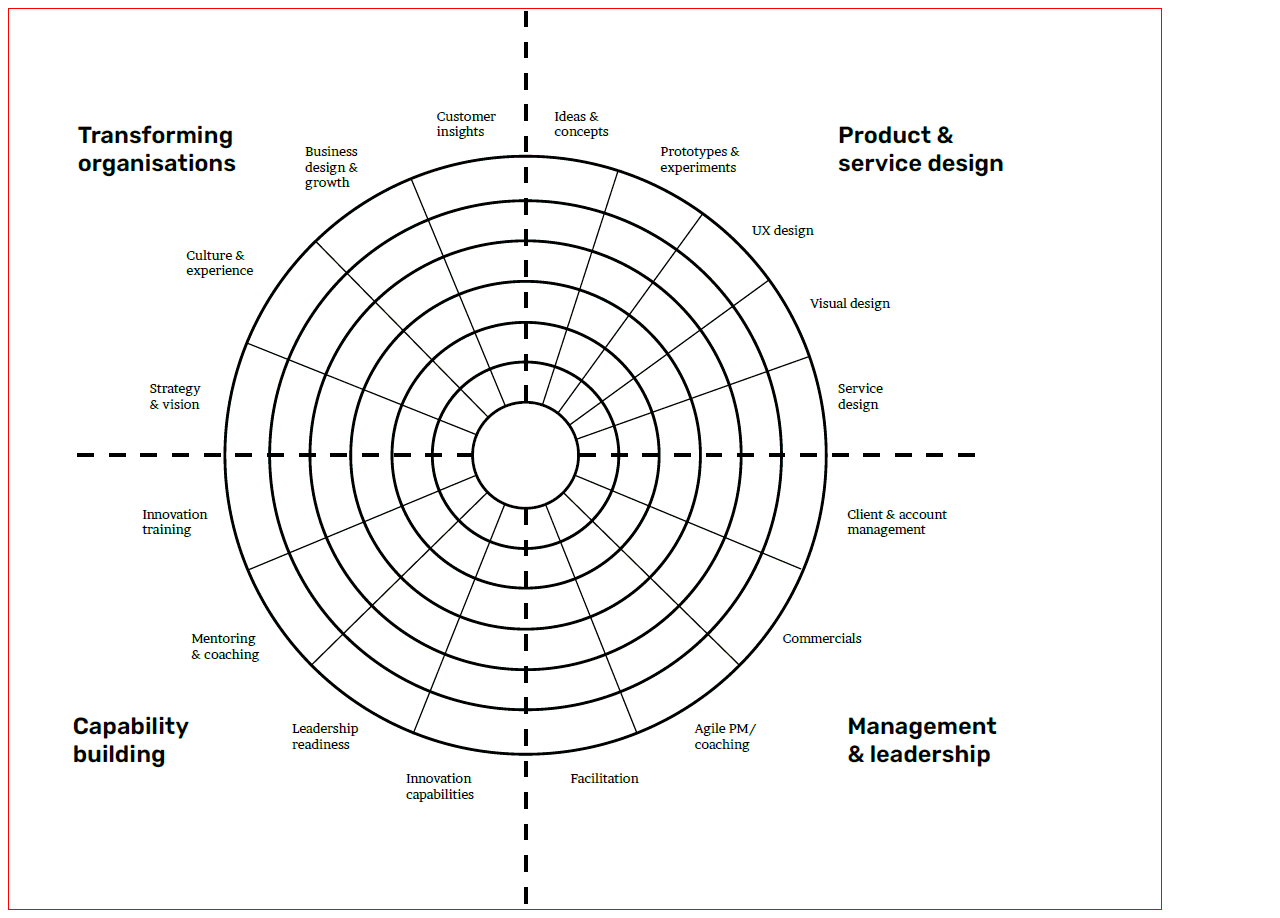
==== svg_test.html @ fdf85e3c "Add files via upload" ====
<html>
<head>
		<link type="text/css" href="/css/styles.css" rel="stylesheet" />
</head>
<body>

<!-- <svg viewBox="0 0 1152 900"> -->
<!-- 		<polygon class="svg_hide" points="801,348,816,444,774,442,759,363"></polygon> -->
	
	
<!-- 		<polygon class="svg_hide" points="402,169,418,210,334,260,306,231"></polygon> -->
	
<!-- 		<polygon class="svg_hide" points="419,209,517,188,517,228,434,246"></polygon> -->
<!-- 		<polygon class="svg_hide" points="402,168,517,144,517,188,418,209"></polygon> -->
<!-- 	</svg> -->
<img src='compass_trans.png' id='test' alt='test' usemap="#testmap" style="border: 1px solid red;">
<div style="width:1152px;">
		<!-- q1 -->
		<svg viewBox="0 0 1152 900" id="svg_compass">

	<!-- quadrant 1, top right -->
	    	    <polygon class="svg_hide q1" id="svg_s1-1" points="517,389,515,350,543,356,535,393" />
			    <polygon class="svg_hide q1" id="svg_s1-2" points="517,311,556,317,543,356,515,350" />
			    <polygon class="svg_hide q1" id="svg_s1-3" points="517,271,568,279,558,316,515,307" />
			    <polygon class="svg_hide q1" id="svg_s1-4" points="517,229,582,240,568,278,519,268" />
			    <polygon class="svg_hide q1" id="svg_s1-5" points="517,190,592,197,582,237,517,225" />
			    <polygon class="svg_hide q1" id="svg_s1-6" points="517,146,607,160,592,197,517,190" />
	    
				<polygon class="svg_hide q1" id="svg_s2-1" points="551,401,573,371,547,357,534,393" />
			    <polygon class="svg_hide q1" id="svg_s2-2" points="559,319,594,337,573,367,547,354" />
			    <polygon class="svg_hide q1" id="svg_s2-3" points="570,280,618,304,596,337,559,317" />
			    <polygon class="svg_hide q1" id="svg_s2-4" points="586,241,643,270,622,299,572,275" />
			    <polygon class="svg_hide q1" id="svg_s2-5" points="597,206,667,237,643,274,586,237" />
			    <polygon class="svg_hide q1" id="svg_s2-6" points="610,162,691,204,667,236,596,201" />
		
			    <polygon class="svg_hide q1" id="svg_s3-1" points="573,371,594,391,561,417,550,404" />
			    <polygon class="svg_hide q1" id="svg_s3-2" points="595,339,625,368,594,391,573,371" />
			    <polygon class="svg_hide q1" id="svg_s3-3" points="618,306,659,345,626,366,597,337" />
			    <polygon class="svg_hide q1" id="svg_s3-4" points="644,276,691,320,660,341,621,304" />
			    <polygon class="svg_hide q1" id="svg_s3-5" points="667,240,725,297,692,321,644,271" />
			    <polygon class="svg_hide q1" id="svg_s3-6" points="694,209,759,270,725,293,667,238" />
		    
			    <polygon class="svg_hide q1" id="svg_s4-1" points="594,393,606,417,568,431,560,417" />
			    <polygon class="svg_hide q1" id="svg_s4-2" points="625,369,644,405,607,416,593,392" />
			    <polygon class="svg_hide q1" id="svg_s4-3" points="659,346,682,387,646,405,627,369" />
			    <polygon class="svg_hide q1" id="svg_s4-4" points="691,321,719,374,686,390,661,345" />
			    <polygon class="svg_hide q1" id="svg_s4-5" points="725,299,758,363,720,376,695,321" />
			    <polygon class="svg_hide q1" id="svg_s4-6" points="762,270,801,346,761,363,724,298" />

			    <polygon class="svg_hide q1" id="svg_s5-1" points="606,418,609,444,572,445,567,432" />
			    <polygon class="svg_hide q1" id="svg_s5-2" points="643,404,649,443,609,443,607,417" />
			    <polygon class="svg_hide q1" id="svg_s5-3" points="683,391,691,444,651,444,644,402" />
			    <polygon class="svg_hide q1" id="svg_s5-4" points="722,377,732,444,691,442,683,388" />
			    <polygon class="svg_hide q1" id="svg_s5-5" points="759,362,772,443,733,444,720,375" />
			    <polygon class="svg_hide q1" id="svg_s5-6" points="801,348,816,444,774,442,759,363" />
			    
	<!-- quadrant 2, bottom right -->
		        <polygon class="svg_hide q2" id="svg_s6-1" points="570,445,610,445,604,481,567,466" />
			    <polygon class="svg_hide q2" id="svg_s6-2" points="612,447,649,445,641,494,604,482" />
			    <polygon class="svg_hide q2" id="svg_s6-3" points="649,446,690,446,678,512,641,495" />
			    <polygon class="svg_hide q2" id="svg_s6-4" points="691,445,732,445,716,528,678,508" />
			    <polygon class="svg_hide q2" id="svg_s6-5" points="732,445,772,445,753,544,717,529" />
			    <polygon class="svg_hide q2" id="svg_s6-6" points="774,447,817,445,795,558,754,542" />
    
		        <polygon class="svg_hide q2" id="svg_s7-1" points="565,467,602,480,583,510,557,484" />
			    <polygon class="svg_hide q2" id="svg_s7-2" points="604,482,640,496,610,538,583,512" />
			    <polygon class="svg_hide q2" id="svg_s7-3" points="641,496,678,512,641,567,610,538" />
			    <polygon class="svg_hide q2" id="svg_s7-4" points="678,512,714,528,669,596,641,568" />
			    <polygon class="svg_hide q2" id="svg_s7-5" points="714,527,754,543,701,626,670,596" />
			    <polygon class="svg_hide q2" id="svg_s7-6" points="754,546,792,560,732,660,698,626" />
		    
			    <polygon class="svg_hide q2" id="svg_s8-1" points="554,484,583,512,551,531,538,495" />
			    <polygon class="svg_hide q2" id="svg_s8-2" points="584,512,610,539,567,570,552,534" />
			    <polygon class="svg_hide q2" id="svg_s8-3" points="610,541,641,570,583,609,567,570" />
			    <polygon class="svg_hide q2" id="svg_s8-4" points="641,571,669,596,597,645,583,609" />
			    <polygon class="svg_hide q2" id="svg_s8-5" points="670,597,698,626,612,683,597,646" />
			    <polygon class="svg_hide q2" id="svg_s8-6" points="699,627,730,658,628,724,612,684" />

			    <polygon class="svg_hide q2" id="svg_s9-1" points="515,500,536,495,551,533,517,541" />
			    <polygon class="svg_hide q2" id="svg_s9-2" points="551,534,567,570,517,578,517,539" />
			    <polygon class="svg_hide q2" id="svg_s9-3" points="567,571,581,609,517,622,517,579" />
			    <polygon class="svg_hide q2" id="svg_s9-4" points="581,609,596,644,517,660,515,622" />
			    <polygon class="svg_hide q2" id="svg_s9-5" points="596,644,610,683,517,699,517,660" />
			    <polygon class="svg_hide q2" id="svg_s9-6" points="610,683,627,724,517,748,517,701" />
		
		<!-- quadrant 3 bottom/left -->
				<polygon class="svg_hide q3" id="svg_s10-1" points="496,495,517,500,517,539,481,532" />
			    <polygon class="svg_hide q3" id="svg_s10-2" points="481,531,517,539,515,576,466,568" />
			    <polygon class="svg_hide q3" id="svg_s10-3" points="515,579,517,618,452,609,466,571" />
			    <polygon class="svg_hide q3" id="svg_s10-4" points="450,609,515,619,515,661,436,647" />
			    <polygon class="svg_hide q3" id="svg_s10-5" points="434,647,513,661,515,700,421,684" />
			    <polygon class="svg_hide q3" id="svg_s10-6" points="421,686,513,701,517,746,405,725" />
		    
			    <polygon class="svg_hide q3" id="svg_s11-1" points="478,482,496,495,481,531,449,512" />
			    <polygon class="svg_hide q3" id="svg_s11-2" points="449,512,481,533,466,568,421,539" />
			    <polygon class="svg_hide q3" id="svg_s11-3" points="419,541,466,568,450,607,392,568" />
			    <polygon class="svg_hide q3" id="svg_s11-4" points="392,569,450,606,436,647,361,598" />
			    <polygon class="svg_hide q3" id="svg_s11-5" points="363,597,434,646,421,683,335,626" />
			    <polygon class="svg_hide q3" id="svg_s11-6" points="334,627,421,684,403,723,303,658" />
		    
			    <polygon class="svg_hide q3" id="svg_s12-1" points="466,465,478,483,450,512,429,482" />
			    <polygon class="svg_hide q3" id="svg_s12-2" points="430,483,451,511,421,538,394,498" />
			    <polygon class="svg_hide q3" id="svg_s12-3" points="392,497,421,541,394,568,355,513" />
			    <polygon class="svg_hide q3" id="svg_s12-4" points="353,513,390,567,363,596,316,529" />
			    <polygon class="svg_hide q3" id="svg_s12-5" points="314,529,361,596,334,625,280,544" />
			    <polygon class="svg_hide q3" id="svg_s12-6" points="279,544,332,626,303,657,237,562" />
		    
			    <polygon class="svg_hide q3" id="svg_s13-1" points="463,446,465,465,431,482,421,446" />
			    <polygon class="svg_hide q3" id="svg_s13-2" points="419,446,428,482,394,498,382,446" />
			    <polygon class="svg_hide q3" id="svg_s13-3" points="381,446,390,496,353,514,340,446" />
			    <polygon class="svg_hide q3" id="svg_s13-4" points="339,445,352,513,318,529,300,447" />
			    <polygon class="svg_hide q3" id="svg_s13-5" points="298,445,318,528,280,544,259,445" />
			    <polygon class="svg_hide q3" id="svg_s13-6" points="258,445,280,544,240,562,214,447" />	    
		
		<!-- q4 -->
		        <polygon class="svg_hide q4" id="svg_s14-1" points="429,410,468,427,463,446,423,444" />
			    <polygon class="svg_hide q4" id="svg_s14-2" points="392,395,428,410,421,444,382,444" />
			    <polygon class="svg_hide q4" id="svg_s14-3" points="355,382,389,393,381,445,342,445" />
			    <polygon class="svg_hide q4" id="svg_s14-4" points="316,366,353,380,339,444,298,444" />
			    <polygon class="svg_hide q4" id="svg_s14-5" points="279,350,316,364,295,444,259,445" />
			    <polygon class="svg_hide q4" id="svg_s14-6" points="238,334,277,350,256,443,216,443" />

			    <polygon class="svg_hide q4" id="svg_s15-1" points="450,379,479,406,466,424,429,410" />
			    <polygon class="svg_hide q4" id="svg_s15-2" points="423,350,449,376,431,410,392,394" />
			    <polygon class="svg_hide q4" id="svg_s15-3" points="394,320,423,349,390,394,353,378" />
			    <polygon class="svg_hide q4" id="svg_s15-4" points="364,291,394,321,352,379,316,364" />
			    <polygon class="svg_hide q4" id="svg_s15-5" points="337,264,364,290,316,366,279,350" />
			    <polygon class="svg_hide q4" id="svg_s15-6" points="305,231,337,261,277,350,238,333" />

			    <polygon class="svg_hide q4" id="svg_s16-1" points="481,361,496,395,478,406,452,379" />
			    <polygon class="svg_hide q4" id="svg_s16-2" points="465,324,479,359,449,377,423,351" />
			    <polygon class="svg_hide q4" id="svg_s16-3" points="449,286,465,323,421,350,395,321" />
			    <polygon class="svg_hide q4" id="svg_s16-4" points="436,247,449,284,394,321,366,294" />
			    <polygon class="svg_hide q4" id="svg_s16-5" points="418,210,434,247,364,291,337,261" />
			    <polygon class="svg_hide q4" id="svg_s16-6" points="402,169,418,210,334,260,306,231" />

			    <polygon class="svg_hide q4" id="svg_s17-1" points="481,360,515,350,517,393,496,396" />
			    <polygon class="svg_hide q4" id="svg_s17-2" points="466,324,517,311,517,351,481,358" />
			    <polygon class="svg_hide q4" id="svg_s17-3" points="450,284,517,270,515,310,465,323" />
			    <polygon class="svg_hide q4" id="svg_s17-4" points="434,245,515,229,517,268,450,281" />
			    <polygon class="svg_hide q4" id="svg_s17-5" points="419,209,517,188,517,228,434,246" />
			    <polygon class="svg_hide q4" id="svg_s17-6" points="402,168,517,144,517,188,418,209" />  

		</svg>
	</div>
	
	
		<map name="testmap">
		
		<!-- GOING CLOCKWISE FOR ALL, AND CENTER TO PERIMITER! -->
		<area id="q-1" alt="" title="" href="#" coords="830,113,995,163" shape="rect" data-lookup="[0,-1,-1]">
	    	<area id="s1-t" alt="" title="" href="#" coords="542,100,602,132" shape="rect" data-lookup="[0,0,-1]">
	    	    <area id="s1-1" alt="" title="" href="#" coords="517,389,515,350,543,356,535,393" shape="poly" data-rating="1" data-lookup="[0,0,0]">
			    <area id="s1-2" alt="" title="" href="#" coords="517,311,556,317,543,356,515,350" shape="poly" data-rating="2" data-lookup="[0,0,0]">
			    <area id="s1-3" alt="" title="" href="#" coords="517,271,568,279,558,316,515,307" shape="poly" data-rating="3" data-lookup="[0,0,0]">
			    <area id="s1-4" alt="" title="" href="#" coords="517,229,582,240,568,278,519,268" shape="poly" data-rating="4" data-lookup="[0,0,0]">
			    <area id="s1-5" alt="" title="" href="#" coords="517,190,592,197,582,237,517,225" shape="poly" data-rating="5" data-lookup="[0,0,0]">
			    <area id="s1-6" alt="" title="" href="#" coords="517,146,607,160,592,197,517,190" shape="poly" data-rating="6" data-lookup="[0,0,0]">
	    
			<area id="s2-t" alt="" title="" href="#" coords="649,133,733,165" shape="rect" data-lookup="[0,1,-1]">	
				<area id="s2-1" alt="" title="" href="#" coords="551,401,573,371,547,357,534,393" shape="poly" data-rating="1" data-lookup="[0,1,1]">
			    <area id="s2-2" alt="" title="" href="#" coords="559,319,594,337,573,367,547,354" shape="poly" data-rating="2" data-lookup="[0,1,1]">
			    <area id="s2-3" alt="" title="" href="#" coords="570,280,618,304,596,337,559,317" shape="poly" data-rating="3" data-lookup="[0,1,1]">
			    <area id="s2-4" alt="" title="" href="#" coords="586,241,643,270,622,299,572,275" shape="poly" data-rating="4" data-lookup="[0,1,1]">
			    <area id="s2-5" alt="" title="" href="#" coords="597,206,667,237,643,274,586,237" shape="poly" data-rating="5" data-lookup="[0,1,1]">
			    <area id="s2-6" alt="" title="" href="#" coords="610,162,691,204,667,236,596,201" shape="poly" data-rating="6" data-lookup="[0,1,1]">
		
		    <area id="s3-t" target="" alt="" title="" href="#" coords="741,210,808,232" shape="rect" data-lookup="[0,2,-1]">
			    <area id="s3-1" target="" alt="" title="" href="#" coords="573,371,594,391,561,417,550,404" shape="poly" data-rating="1" data-lookup="[0,2,2]">
			    <area id="s3-2" target="" alt="" title="" href="#" coords="595,339,625,368,594,391,573,371" shape="poly" data-rating="2" data-lookup="[0,2,2]">
			    <area id="s3-3" target="" alt="" title="" href="#" coords="618,306,659,345,626,366,597,337" shape="poly" data-rating="3" data-lookup="[0,2,2]">
			    <area id="s3-4" target="" alt="" title="" href="#" coords="644,276,691,320,660,341,621,304" shape="poly" data-rating="4" data-lookup="[0,2,2]">
			    <area id="s3-5" target="" alt="" title="" href="#" coords="667,240,725,297,692,321,644,271" shape="poly" data-rating="5" data-lookup="[0,2,2]">
			    <area id="s3-6" target="" alt="" title="" href="#" coords="694,209,759,270,725,293,667,238" shape="poly" data-rating="6" data-lookup="[0,2,2]">
		    
		    <area id="s4-t" target="" alt="" title="" href="#" coords="801,286,889,304" shape="rect" data-lookup="[0,3,-1]">
			    <area id="s4-1" target="" alt="" title="" href="#" coords="594,393,606,417,568,431,560,417" shape="poly"  data-rating="1" data-lookup="[0,3,3]">
			    <area id="s4-2" target="" alt="" title="" href="#" coords="625,369,644,405,607,416,593,392" shape="poly" data-rating="2" data-lookup="[0,3,3]">
			    <area id="s4-3" target="" alt="" title="" href="#" coords="659,346,682,387,646,405,627,369" shape="poly" data-rating="3" data-lookup="[0,3,3]">
			    <area id="s4-4" target="" alt="" title="" href="#" coords="691,321,719,374,686,390,661,345" shape="poly" data-rating="4" data-lookup="[0,3,3]">
			    <area id="s4-5" target="" alt="" title="" href="#" coords="725,299,758,363,720,376,695,321" shape="poly" data-rating="5" data-lookup="[0,3,3]">
			    <area id="s4-6" target="" alt="" title="" href="#" coords="762,270,801,346,761,363,724,298" shape="poly" data-rating="6" data-lookup="[0,3,3]">

		    <area id="s5-t" target="" alt="" title="" href="#" coords="826,372,881,403" shape="rect" data-lookup="[0,4,-1]">
			    <area id="s5-1" target="" alt="" title="" href="#" coords="606,418,609,444,572,445,567,432" shape="poly" data-rating="1" data-lookup="[0,4,4]">
			    <area id="s5-2" target="" alt="" title="" href="#" coords="643,404,649,443,609,443,607,417" shape="poly" data-rating="2" data-lookup="[0,4,4]">
			    <area id="s5-3" target="" alt="" title="" href="#" coords="683,391,691,444,651,444,644,402" shape="poly" data-rating="3" data-lookup="[0,4,4]">
			    <area id="s5-4" target="" alt="" title="" href="#" coords="722,377,732,444,691,442,683,388" shape="poly" data-rating="4" data-lookup="[0,4,4]">
			    <area id="s5-5" target="" alt="" title="" href="#" coords="759,362,772,443,733,444,720,375" shape="poly" data-rating="5" data-lookup="[0,4,4]">
			    <area id="s5-6" target="" alt="" title="" href="#" coords="801,348,816,444,774,442,759,363" shape="poly" data-rating="6" data-lookup="[0,4,4]">
		
		<!-- quadrant 2 bottom/right -->   
		<area id="q-2" alt="" title="" href="#" coords="841,705,990,758" shape="rect" data-lookup="[1,-1,-1]">
		    <area id="s6-t" alt="" title="" href="#" coords="836,494,942,529" shape="rect" data-lookup="[1,0,-1]">
		        <area id="s6-1" target="" alt="" title="" href="#" coords="570,445,610,445,604,481,567,466" shape="poly" data-rating="1" data-lookup="[1,0,0]">
			    <area id="s6-2" target="" alt="" title="" href="#" coords="612,447,649,445,641,494,604,482" shape="poly" data-rating="2" data-lookup="[1,0,0]">
			    <area id="s6-3" target="" alt="" title="" href="#" coords="649,446,690,446,678,512,641,495" shape="poly" data-rating="3" data-lookup="[1,0,0]">
			    <area id="s6-4" target="" alt="" title="" href="#" coords="691,445,732,445,716,528,678,508" shape="poly" data-rating="4" data-lookup="[1,0,0]">
			    <area id="s6-5" target="" alt="" title="" href="#" coords="732,445,772,445,753,544,717,529" shape="poly" data-rating="5" data-lookup="[1,0,0]">
			    <area id="s6-6" target="" alt="" title="" href="#" coords="774,447,817,445,795,558,754,542" shape="poly" data-rating="6" data-lookup="[1,0,0]">
    
		    <area id="s7-t" alt="" title="" href="#" coords="769,622,857,638" shape="rect" data-lookup="[1,1,-1]">
		        <area id="s7-1" target="" alt="" title="" href="#" coords="565,467,602,480,583,510,557,484" shape="poly" data-rating="1" data-lookup="[1,1,1]">
			    <area id="s7-2" target="" alt="" title="" href="#" coords="604,482,640,496,610,538,583,512" shape="poly" data-rating="2" data-lookup="[1,1,1]">
			    <area id="s7-3" target="" alt="" title="" href="#" coords="641,496,678,512,641,567,610,538" shape="poly" data-rating="3" data-lookup="[1,1,1]">
			    <area id="s7-4" target="" alt="" title="" href="#" coords="678,512,714,528,669,596,641,568" shape="poly" data-rating="4" data-lookup="[1,1,1]">
			    <area id="s7-5" target="" alt="" title="" href="#" coords="714,527,754,543,701,626,670,596" shape="poly" data-rating="5" data-lookup="[1,1,1]">
			    <area id="s7-6" target="" alt="" title="" href="#" coords="754,546,792,560,732,660,698,626" shape="poly" data-rating="6" data-lookup="[1,1,1]">
		    
		    <area id="s8-t" alt="" title="" href="#" coords="684,710,753,744" shape="rect" data-lookup="[1,2,-1]">
			    <area id="s8-1" target="" alt="" title="" href="#" coords="554,484,583,512,551,531,538,495" shape="poly" data-rating="1" data-lookup="[1,2,2]">
			    <area id="s8-2" target="" alt="" title="" href="#" coords="584,512,610,539,567,570,552,534" shape="poly" data-rating="2" data-lookup="[1,2,2]">
			    <area id="s8-3" target="" alt="" title="" href="#" coords="610,541,641,570,583,609,567,570" shape="poly" data-rating="3" data-lookup="[1,2,2]">
			    <area id="s8-4" target="" alt="" title="" href="#" coords="641,571,669,596,597,645,583,609" shape="poly" data-rating="4" data-lookup="[1,2,2]">
			    <area id="s8-5" target="" alt="" title="" href="#" coords="670,597,698,626,612,683,597,646" shape="poly" data-rating="5" data-lookup="[1,2,2]">
			    <area id="s8-6" target="" alt="" title="" href="#" coords="699,627,730,658,628,724,612,684" shape="poly" data-rating="6" data-lookup="[1,2,2]">

		    <area id="s9-t" alt="" title="" href="#" coords="556,759,635,780" shape="rect" data-lookup="[1,3,-1]">
			    <area id="s9-1" target="" alt="" title="" href="#" coords="515,500,536,495,551,533,517,541" shape="poly" data-rating="1" data-lookup="[1,3,3]">
			    <area id="s9-2" target="" alt="" title="" href="#" coords="551,534,567,570,517,578,517,539" shape="poly" data-rating="2" data-lookup="[1,3,3]">
			    <area id="s9-3" target="" alt="" title="" href="#" coords="567,571,581,609,517,622,517,579" shape="poly" data-rating="3" data-lookup="[1,3,3]">
			    <area id="s9-4" target="" alt="" title="" href="#" coords="581,609,596,644,517,660,515,622" shape="poly" data-rating="4" data-lookup="[1,3,3]">
			    <area id="s9-5" target="" alt="" title="" href="#" coords="596,644,610,683,517,699,517,660" shape="poly" data-rating="5" data-lookup="[1,3,3]">
			    <area id="s9-6" target="" alt="" title="" href="#" coords="610,683,627,724,517,748,517,701" shape="poly" data-rating="6" data-lookup="[1,3,3]">
		
		<!-- quadrant 3 bottom/left -->
		<area id="q-3" alt="" title="" href="#" coords="64,707,179,755" shape="rect" data-lookup="[2,-1,-1]">
		    <area id="s10-t" target="" alt="" title="" href="#" coords="394,758,468,797" shape="rect" data-lookup="[2,0,-1]">
				<area id="s10-1" target="" alt="" title="" href="#" coords="496,495,517,500,517,539,481,532" shape="poly" data-rating="1" data-lookup="[2,0,0]">
			    <area id="s10-2" target="" alt="" title="" href="#" coords="481,531,517,539,515,576,466,568" shape="poly" data-rating="2" data-lookup="[2,0,0]">
			    <area id="s10-3" target="" alt="" title="" href="#" coords="515,579,517,618,452,609,466,571" shape="poly" data-rating="3" data-lookup="[2,0,0]">
			    <area id="s10-4" target="" alt="" title="" href="#" coords="450,609,515,619,515,661,436,647" shape="poly" data-rating="4" data-lookup="[2,0,0]">
			    <area id="s10-5" target="" alt="" title="" href="#" coords="434,647,513,661,515,700,421,684" shape="poly" data-rating="5" data-lookup="[2,0,0]">
			    <area id="s10-6" target="" alt="" title="" href="#" coords="421,686,513,701,517,746,405,725" shape="poly" data-rating="6" data-lookup="[2,0,0]">
		    
		    <area id="s11-t" target="" alt="" title="#" href="#" coords="277,705,355,745" shape="rect" data-lookup="[2,1,-1]">
			    <area id="s11-1" target="" alt="" title="" href="#" coords="478,482,496,495,481,531,449,512" shape="poly" data-rating="1" data-lookup="[2,1,1]">
			    <area id="s11-2" target="" alt="" title="" href="#" coords="449,512,481,533,466,568,421,539" shape="poly" data-rating="2" data-lookup="[2,1,1]">
			    <area id="s11-3" target="" alt="" title="" href="#" coords="419,541,466,568,450,607,392,568" shape="poly" data-rating="3" data-lookup="[2,1,1]">
			    <area id="s11-4" target="" alt="" title="" href="#" coords="392,569,450,606,436,647,361,598" shape="poly" data-rating="4" data-lookup="[2,1,1]">
			    <area id="s11-5" target="" alt="" title="" href="#" coords="363,597,434,646,421,683,335,626" shape="poly" data-rating="5" data-lookup="[2,1,1]">
			    <area id="s11-6" target="" alt="" title="" href="#" coords="334,627,421,684,403,723,303,658" shape="poly" data-rating="6" data-lookup="[2,1,1]">
		    
		    <area id="s12-t" target="" alt="" title="#" href="#" coords="179,618,255,656" shape="rect" data-lookup="[2,2,-1]">
			    <area id="s12-1" target="" alt="" title="" href="#" coords="466,465,478,483,450,512,429,482" shape="poly" data-rating="1" data-lookup="[2,2,2]">
			    <area id="s12-2" target="" alt="" title="" href="#" coords="430,483,451,511,421,538,394,498" shape="poly" data-rating="2" data-lookup="[2,2,2]">
			    <area id="s12-3" target="" alt="" title="" href="#" coords="392,497,421,541,394,568,355,513" shape="poly" data-rating="3" data-lookup="[2,2,2]">
			    <area id="s12-4" target="" alt="" title="" href="#" coords="353,513,390,567,363,596,316,529" shape="poly" data-rating="4" data-lookup="[2,2,2]">
			    <area id="s12-5" target="" alt="" title="" href="#" coords="314,529,361,596,334,625,280,544" shape="poly" data-rating="5" data-lookup="[2,2,2]">
			    <area id="s12-6" target="" alt="" title="" href="#" coords="279,544,332,626,303,657,237,562" shape="poly" data-rating="6" data-lookup="[2,2,2]">
		    
		    <area id="s13-t" target="" alt="" title="" href="#" coords="130,496,198,529" shape="rect" data-lookup="[2,3,-1]">
			    <area id="s13-1" target="" alt="" title="" href="#" coords="463,446,465,465,431,482,421,446" shape="poly" data-rating="1" data-lookup="[2,3,3]">
			    <area id="s13-2" target="" alt="" title="" href="#" coords="419,446,428,482,394,498,382,446" shape="poly" data-rating="2" data-lookup="[2,3,3]">
			    <area id="s13-3" target="" alt="" title="" href="#" coords="381,446,390,496,353,514,340,446" shape="poly" data-rating="3" data-lookup="[2,3,3]">
			    <area id="s13-4" target="" alt="" title="" href="#" coords="339,445,352,513,318,529,300,447" shape="poly" data-rating="4" data-lookup="[2,3,3]">
			    <area id="s13-5" target="" alt="" title="" href="#" coords="298,445,318,528,280,544,259,445" shape="poly" data-rating="5" data-lookup="[2,3,3]">
			    <area id="s13-6" target="" alt="" title="" href="#" coords="258,445,280,544,240,562,214,447" shape="poly" data-rating="6" data-lookup="[2,3,3]">	    
		
		<!-- quadrant 4 top/left -->
		<area id="q-4" alt="" title="" href="#" coords="69,112,228,163" shape="rect" data-lookup="[3,-1,-1]">
		    <area id="s14-t" target="" alt="" title="" href="#" coords="132,367,202,408" shape="rect" data-lookup="[3,0,-1]">
		        <area id="s14-1" target="" alt="" title="" href="#" coords="429,410,468,427,463,446,423,444" shape="poly" data-rating="1" data-lookup="[3,0,0]">
			    <area id="s14-2" target="" alt="" title="" href="#" coords="392,395,428,410,421,444,382,444" shape="poly" data-rating="2" data-lookup="[3,0,0]">
			    <area id="s14-3" target="" alt="" title="" href="#" coords="355,382,389,393,381,445,342,445" shape="poly" data-rating="3" data-lookup="[3,0,0]">
			    <area id="s14-4" target="" alt="" title="" href="#" coords="316,366,353,380,339,444,298,444" shape="poly" data-rating="4" data-lookup="[3,0,0]">
			    <area id="s14-5" target="" alt="" title="" href="#" coords="279,350,316,364,295,444,259,445" shape="poly" data-rating="5" data-lookup="[3,0,0]">
			    <area id="s14-6" target="" alt="" title="" href="#" coords="238,334,277,350,256,443,216,443" shape="poly" data-rating="6" data-lookup="[3,0,0]">

		    <area id="s15-t" target="" alt="" title="" href="#" coords="173,233,250,270" shape="rect" data-lookup="[3,1,-1]">
			    <area id="s15-1" target="" alt="" title="" href="#" coords="450,379,479,406,466,424,429,410" shape="poly" data-rating="1" data-lookup="[3,1,1]">
			    <area id="s15-2" target="" alt="" title="" href="#" coords="423,350,449,376,431,410,392,394" shape="poly" data-rating="2" data-lookup="[3,1,1]">
			    <area id="s15-3" target="" alt="" title="" href="#" coords="394,320,423,349,390,394,353,378" shape="poly" data-rating="3" data-lookup="[3,1,1]">
			    <area id="s15-4" target="" alt="" title="" href="#" coords="364,291,394,321,352,379,316,364" shape="poly" data-rating="4" data-lookup="[3,1,1]">
			    <area id="s15-5" target="" alt="" title="" href="#" coords="337,264,364,290,316,366,279,350" shape="poly" data-rating="5" data-lookup="[3,1,1]">
			    <area id="s15-6" target="" alt="" title="" href="#" coords="305,231,337,261,277,350,238,333" shape="poly" data-rating="6" data-lookup="[3,1,1]">

		    <area id="s16-t" target="" alt="" title="" href="#" coords="291,131,354,185" shape="rect" data-lookup="[3,2,-1]">
			    <area id="s16-1" target="" alt="" title="" href="#" coords="481,361,496,395,478,406,452,379" shape="poly" data-rating="1" data-lookup="[3,2,2]">
			    <area id="s16-2" target="" alt="" title="" href="#" coords="465,324,479,359,449,377,423,351" shape="poly" data-rating="2" data-lookup="[3,2,2]">
			    <area id="s16-3" target="" alt="" title="" href="#" coords="449,286,465,323,421,350,395,321" shape="poly" data-rating="3" data-lookup="[3,2,2]">
			    <area id="s16-4" target="" alt="" title="" href="#" coords="436,247,449,284,394,321,366,294" shape="poly" data-rating="4" data-lookup="[3,2,2]">
			    <area id="s16-5" target="" alt="" title="" href="#" coords="418,210,434,247,364,291,337,261" shape="poly" data-rating="5" data-lookup="[3,2,2]">
			    <area id="s16-6" target="" alt="" title="" href="#" coords="402,169,418,210,334,260,306,231" shape="poly" data-rating="6" data-lookup="[3,2,2]">

		    <area id="s17-t" target="" alt="" title="" href="#" coords="420,96,495,131" shape="rect" data-lookup="[3,3,-1]">		    
			    <area id="s17-1" target="" alt="" title="" href="#" coords="481,360,515,350,517,393,496,396" shape="poly" data-rating="1" data-lookup="[3,3,3]">
			    <area id="s17-2" target="" alt="" title="" href="#" coords="466,324,517,311,517,351,481,358" shape="poly" data-rating="2" data-lookup="[3,3,3]">
			    <area id="s17-3" target="" alt="" title="" href="#" coords="450,284,517,270,515,310,465,323" shape="poly" data-rating="3" data-lookup="[3,3,3]">
			    <area id="s17-4" target="" alt="" title="" href="#" coords="434,245,515,229,517,268,450,281" shape="poly" data-rating="4" data-lookup="[3,3,3]">
			    <area id="s17-5" target="" alt="" title="" href="#" coords="419,209,517,188,517,228,434,246" shape="poly" data-rating="5" data-lookup="[3,3,3]">
			    <area id="s17-6" target="" alt="" title="" href="#" coords="402,168,517,144,517,188,418,209" shape="poly" data-rating="6" data-lookup="[3,3,3]">   
	</map>

<div id="display">
	<div>
		<h2 id="quad_title">[quad title]</h2>
		<div id="quad_description">[quad description]</div>
		<h3 id="sector_title">[sector title]</h3>
		<div id="sector_title_description" class="italic">[sector title description]</div>
		<div id="sector_block_description">[sector block description]</div>
	</div>
	<div>
		<h2>Rating</h2>
		<div class="italic">How do you rate yourself?</div>
		<div id="rating">
		[data here]
		</div>
		<h3>All ratings</h3>
		<div id="userdata">
		
		</div>
	</div>
</div>
	
</body>
<script src="/js/engine.js"></script>
</html>
---- css/styles.css ----
#display{
/* 	display: inline-block; */
/*     height: 900px; */
/*     min-height: 900px; */
/*     width: 700px; */
/*     max-width: 700px; */
	display: none;
    vertical-align: top;
}
/* #display > div{ */
/* 	height: 210px; */
/* } */
/* #imagemap-container{ */
/*     display: inline-block;	 */
/* } */

.italic{
	font-style: italic;
}

#sector_title_description{
	padding-bottom: 5px;
}

#rating{
	height: 30px;
}

/* svg */
#svg_compass{
	position: absolute;
    top: 9px;
    left: 9px;
    width: 1152;
    height: 900px;
    z-index: -1;
}
.svg_hide{
	fill: none;
}
.svg_show.q1{
	fill: lightgreen;
}
.svg_show.q2{
	fill: lightblue;
}
.svg_show.q3{
	fill: lightpink;
}
.svg_show.q4{
	fill: lightyellow;
}


/* #svg_compass > polygon{ */
/* 	fill: none; */
/* } */
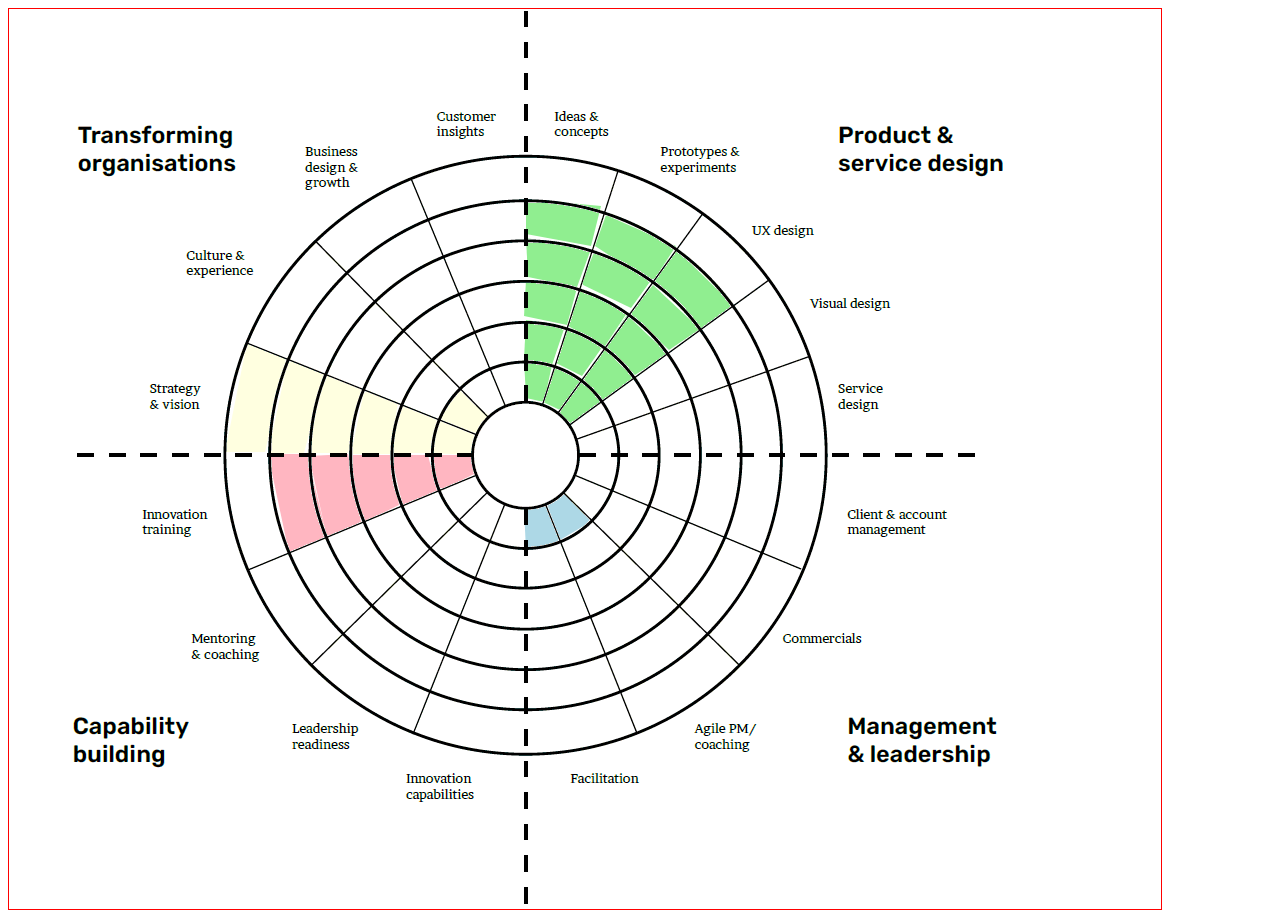
==== commit 99f13ea5: "Add files via upload" ====
--- a/svg_test.html
+++ b/svg_test.html
@@ -2,7 +2,7 @@
 <head>
 		<link type="text/css" href="/css/styles.css" rel="stylesheet" />
 </head>
-<body>
+<body  data-page="dev">
 
 <!-- <svg viewBox="0 0 1152 900"> -->
 <!-- 		<polygon class="svg_hide" points="801,348,816,444,774,442,759,363"></polygon> -->
